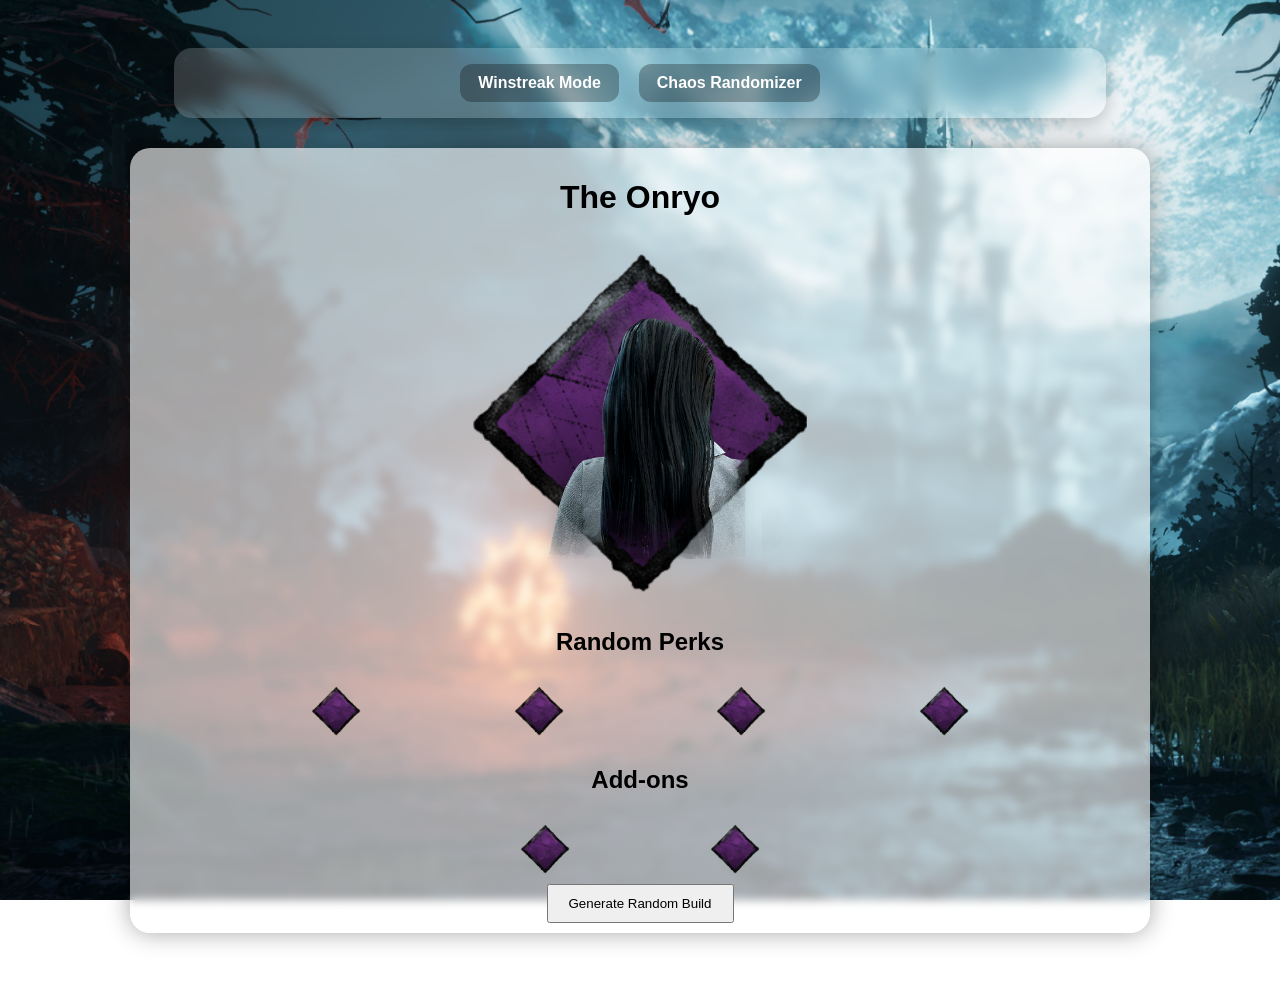
==== docs/random.html @ 5309e947 "implementing random killer layout page" ====
<!DOCTYPE html>
<html lang="en">
<head>
    <meta charset="UTF-8" />
    <title>DBD Randomizer</title>
    <link rel="stylesheet" href="style.css" />
    <link rel="icon" type="image/png" href="images/logo.png">
</head>
<body>
<nav class="menu-bar">
    <a href="index.html">Winstreak Mode</a>
    <a href="random.html">Chaos Randomizer</a>
</nav>
<div class="main-container">

    <h1 id="killer-name">Loading...</h1>
    <div class="perk-frame killer-frame">
        <img
                id="killer-img"
                alt="Killer Portrait"
                class="killer-image"
        />
    </div>

    <h2>Random Perks</h2>
    <div id="random-perks">
        <div class="perk-frame">
            <img id="perk1-img" class="perk-image" />
        </div>
        <div class="perk-frame">
            <img id="perk2-img" class="perk-image" />
        </div>
        <div class="perk-frame">
            <img id="perk3-img" class="perk-image" />
        </div>
        <div class="perk-frame">
            <img id="perk4-img" class="perk-image" />
        </div>
    </div>

    <h2>Add-ons</h2>
    <div id="addons">
        <div class="perk-frame addon-frame">
            <img id="addon1-img" />
        </div>
        <div class="perk-frame addon-frame">
            <img id="addon2-img" />
        </div>
    </div>

    <button id="roll-random-btn">
        Generate Random Build
    </button>

</div>

<script src="script.js"></script>

</body>
</html>
---- docs/style.css ----
body {
    font-family: Arial, sans-serif;
    text-align: center;
    padding: 40px;

    background-image: url("images/background.png");
    background-size: cover;
    background-position: center;
    background-attachment: fixed;

    min-height: 100vh;
}

.main-container {
    max-width: 1000px;
    margin: auto;
    padding: 10px;
    background: rgba(255, 255, 255, 0.62);
    border-radius: 20px;
    box-shadow: 0 0 25px rgba(0,0,0,0.35);
    backdrop-filter: blur(5px);
}

.rules{
    text-align: left;
    font-family: "Franklin Gothic Medium";
}

select {
    padding: 12px 16px;
    width: 260px;
    border-radius: 14px;
    border: none;
    background: rgba(255,255,255,0.92);
    box-shadow:
            0 4px 12px rgba(0,0,0,0.18),
            inset 0 1px 1px rgba(255,255,255,0.5);
    font-size: 15px;
    transition:
            transform 0.15s ease,
            box-shadow 0.15s ease,
            background 0.15s ease;
    backdrop-filter: blur(6px);
    outline: none;
}
select:hover {
    transform: translateY(-2px);
    box-shadow:
            0 6px 18px rgba(0,0,0,0.22),
            inset 0 1px 1px rgba(255,255,255,0.6);
}

select:focus {
    background: rgba(255,255,255,1);
    box-shadow:
            0 0 0 3px rgba(120,120,255,0.25),
            0 6px 18px rgba(0,0,0,0.22);
}

.perk-frame {
    display: inline-flex;
    justify-content: center;
    align-items: center;
    padding: 15px;
    margin: 10px;
    background-image: url("images/perk_bg.png");
    background-size: contain;
    background-repeat: no-repeat;
    background-position: center;
}

.killer-image, .perk-image, #addons img{
    filter:
            drop-shadow(0 4px 10px rgba(0,0,0,0.25));
    transition:
            transform 0.18s ease,
            filter 0.18s ease;
}
.killer-image:hover,
.perk-image:hover,
#addons img:hover {

    transform: scale(1.04);

    filter:
            drop-shadow(0 8px 18px rgba(0,0,0,0.35));
}

img {
    margin: 10px;
}

.killer-image {
    width: 300px;
}

.perk-image {
    width: 128px;
}

#addons {
    display: flex;
    justify-content: center;
    gap: 20px;
}

#addons img {
    width: 100px;
}

.perk-selects {
    display: flex;
    justify-content: center;
    gap: 10px;
    margin-bottom: 30px;
}

select {
    padding: 8px;
    width: 250px;
}

.buttons {
    margin-top: 30px;
}

button {
    padding: 10px 20px;
    margin: 0 10px;
    cursor: pointer;
}

#end-message {
    margin-top: 20px;
    font-size: 24px;
    font-weight: bold;
    color: red;
}

.menu-bar {
    display: flex;
    justify-content: center;
    gap: 20px;
    margin-bottom: 30px;
    padding: 16px;
    background: rgba(255,255,255,0.18);
    backdrop-filter: blur(8px);
    border-radius: 18px;
    box-shadow:
            0 6px 18px rgba(0,0,0,0.22);
    max-width: 900px;
    margin-left: auto;
    margin-right: auto;
}

.menu-bar a {
    text-decoration: none;
    color: white;
    font-weight: bold;
    padding: 10px 18px;
    border-radius: 12px;
    background: rgba(0,0,0,0.28);
    transition:
            background 0.18s ease,
            transform 0.18s ease;
}

.menu-bar a:hover {
    background: rgba(0,0,0,0.42);
    transform: translateY(-2px);
}
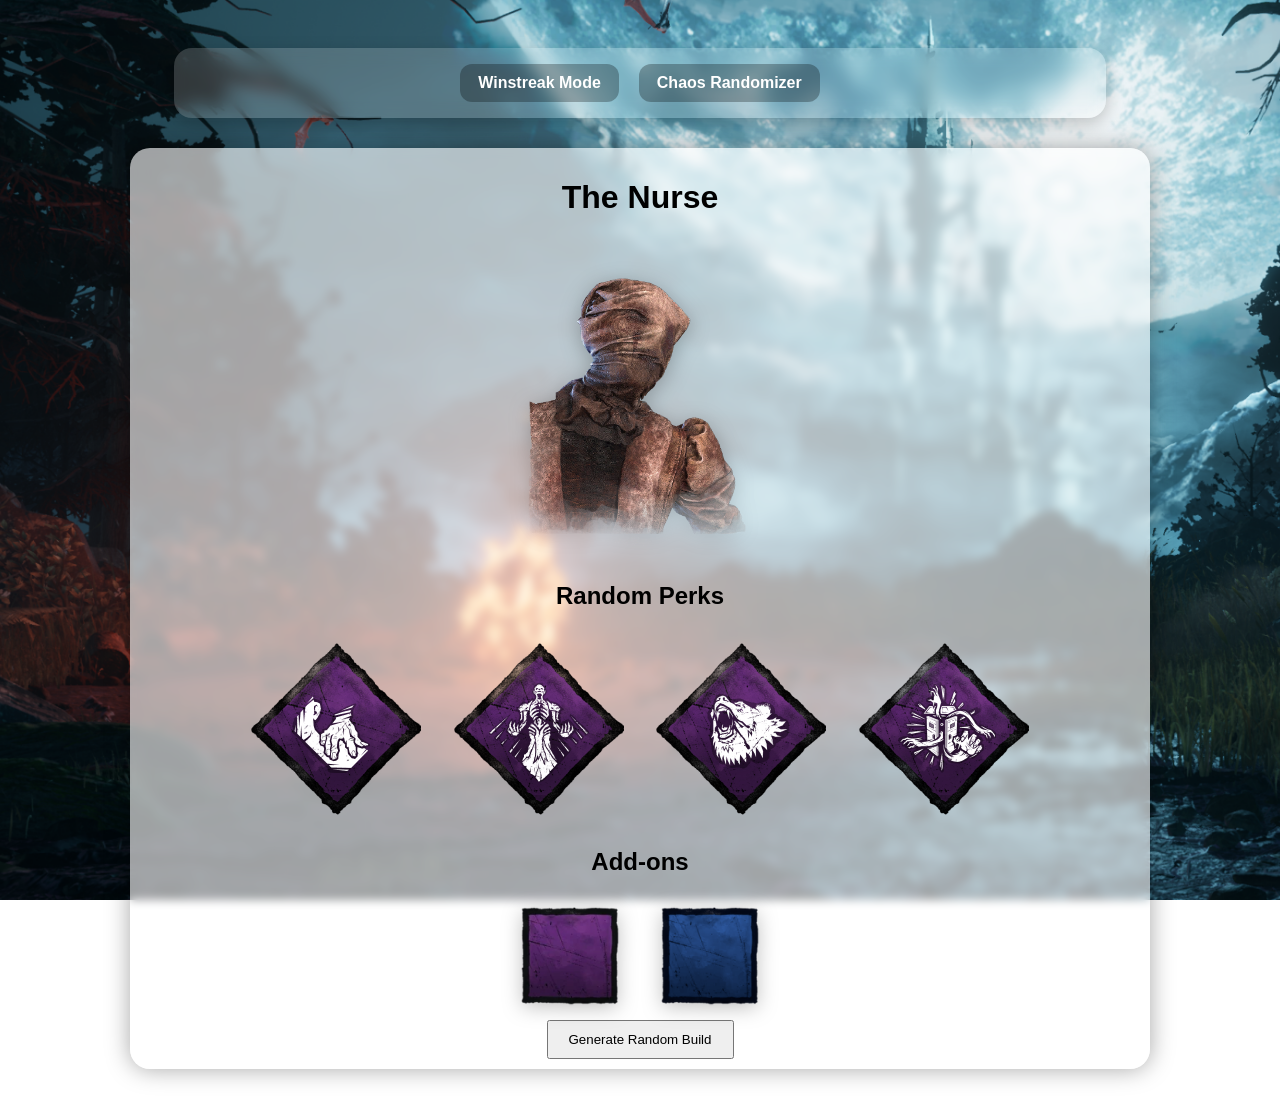
==== commit 12cf42bd: "debugging random page" ====
--- a/docs/random.html
+++ b/docs/random.html
@@ -14,7 +14,7 @@
 <div class="main-container">
 
     <h1 id="killer-name">Loading...</h1>
-    <div class="perk-frame killer-frame">
+    <div class="killer-frame">
         <img
                 id="killer-img"
                 alt="Killer Portrait"
@@ -40,10 +40,10 @@
 
     <h2>Add-ons</h2>
     <div id="addons">
-        <div class="perk-frame addon-frame">
+        <div class="addon-frame">
             <img id="addon1-img" />
         </div>
-        <div class="perk-frame addon-frame">
+        <div class="addon-frame">
             <img id="addon2-img" />
         </div>
     </div>
